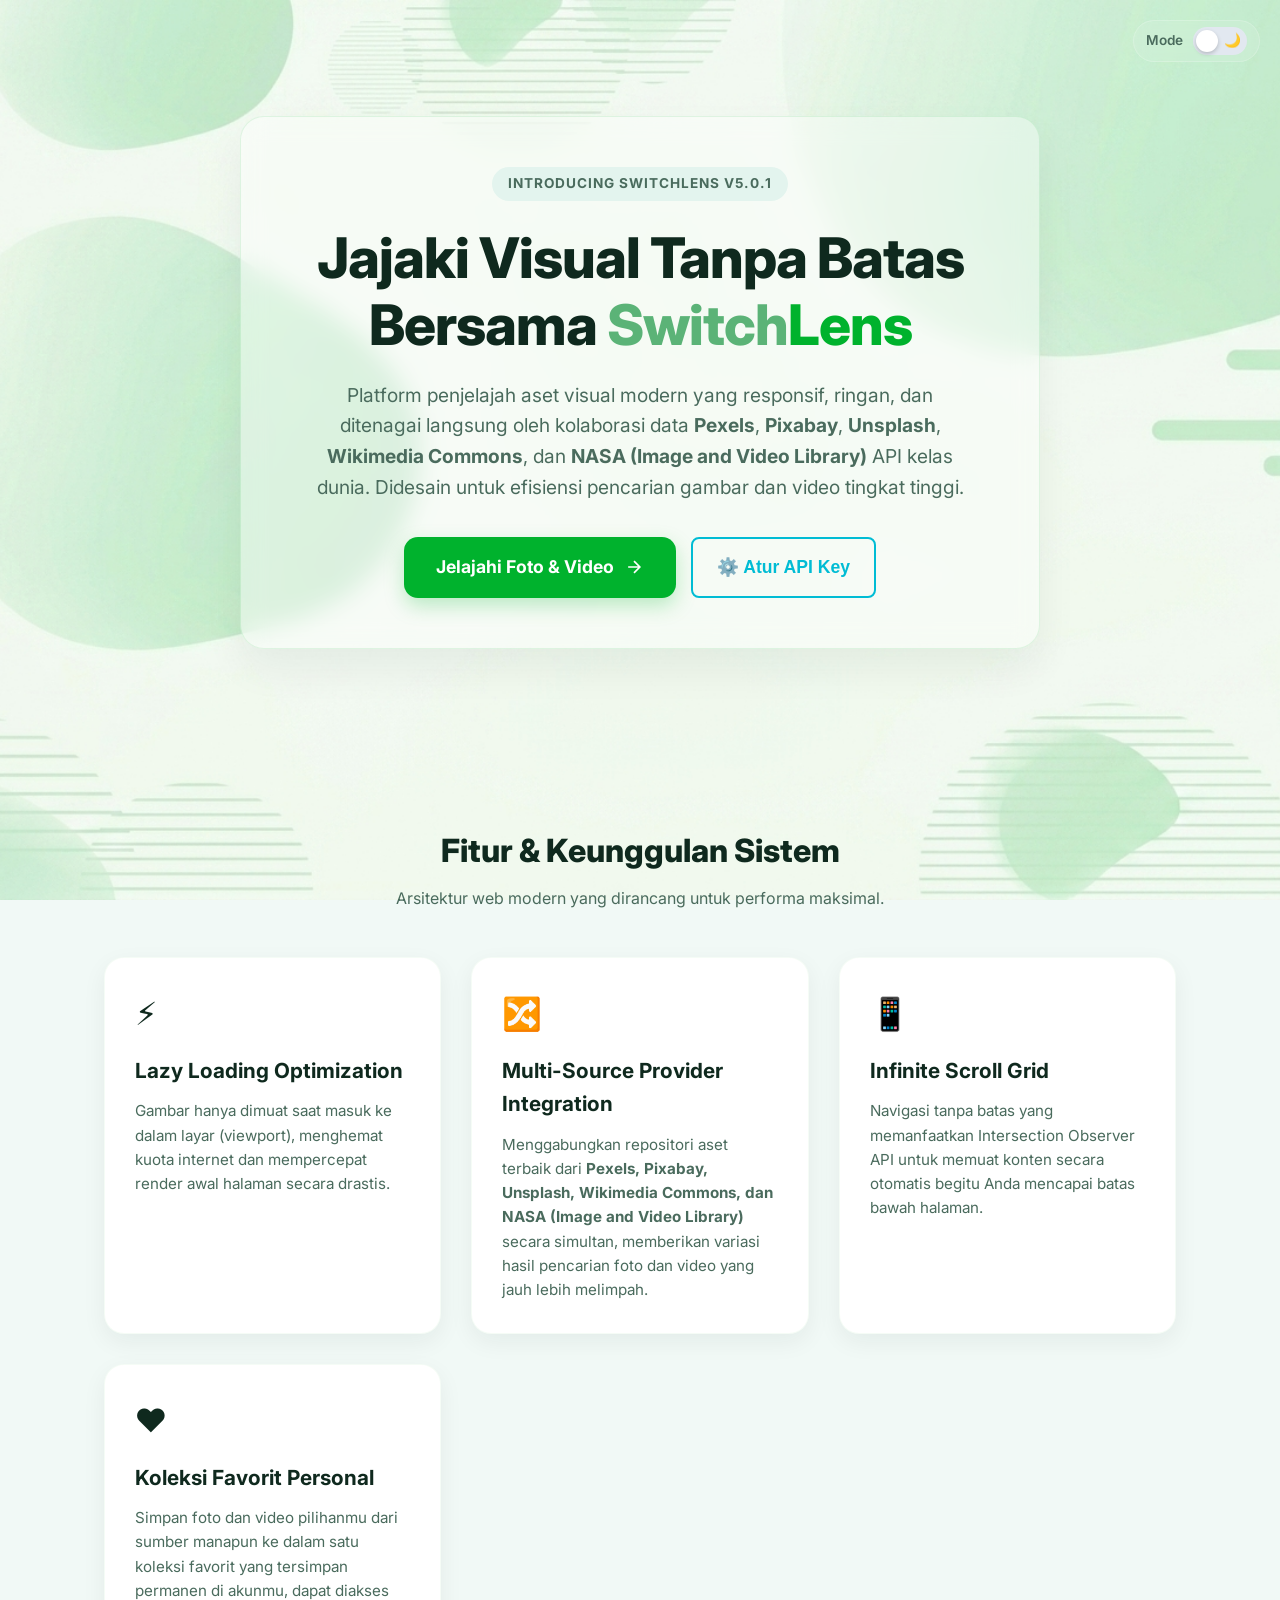
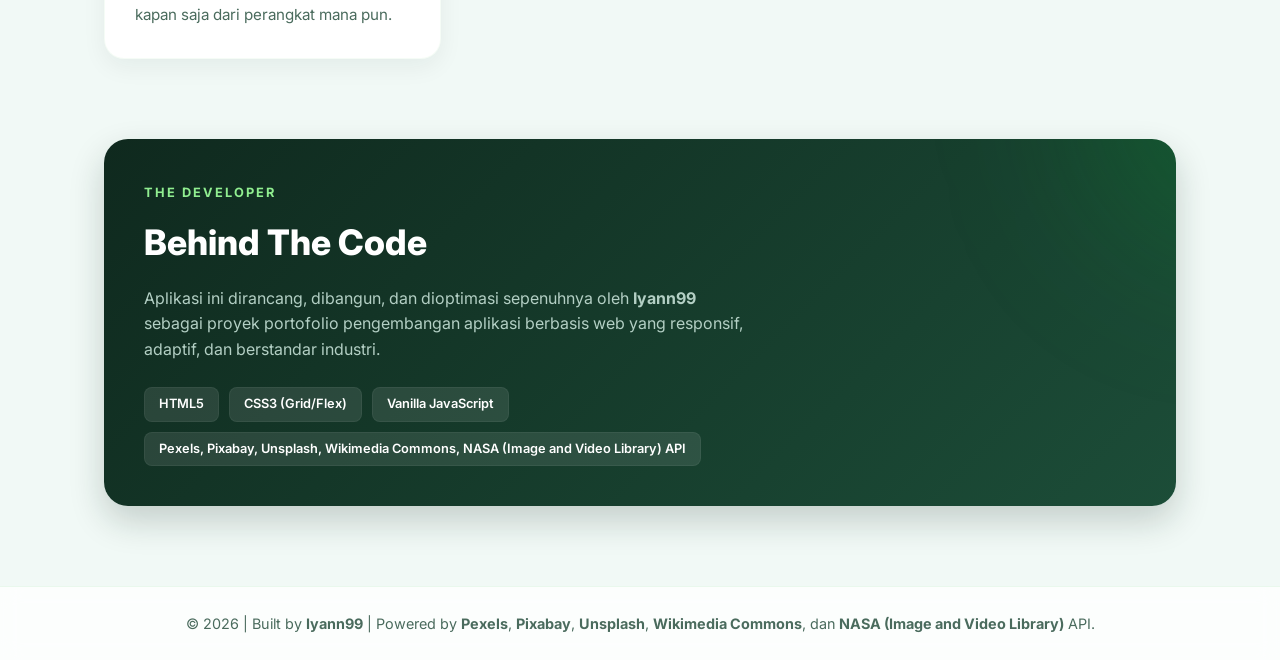
==== index.html @ 32bdf7e0 "v5.0.1 Release🚀" ====
<!DOCTYPE html>
<html lang="id">
<head>
  <meta charset="UTF-8">
  <meta name="viewport" content="width=device-width, initial-scale=1.0">

  <title>SwitchLens | Search Free Photos & Videos Across Multiple Libraries</title>
  <meta name="description" content="Temukan, jelajahi, dan simpan foto serta video berkualitas tinggi secara gratis dari Pexels, Pixabay, Unsplash, Wikimedia Commons, dan NASA (Image and Video Library) dalam satu dashboard. Buat akun untuk menyimpan koleksi favorit pribadimu.">
  <meta name="keywords" content="SwitchLens, Pexels API, Pixabay API, Unsplash API, Wikimedia Commons, NASA, free stock photos, stock videos, koleksi favorit, Iyann99">
  <meta name="author" content="Iyann99">
  <meta name="robots" content="index, follow">
  <link rel="canonical" href="https://switchlens.vercel.app/">

  <meta property="og:type" content="website">
  <meta property="og:url" content="https://switchlens.vercel.app/">
  <meta property="og:title" content="SwitchLens - Jajaki Visual Tanpa Batas">
  <meta property="og:description" content="Platform modern penjelajah aset gambar dan video yang ditenagai oleh integrasi Pexels, Pixabay, Unsplash, Wikimedia Commons, dan NASA (Image and Video Library). Simpan koleksi favoritmu dalam satu akun.">
  <meta property="og:image" content="https://switchlens.vercel.app/assets/og-preview.png">
  <meta property="og:locale" content="id_ID">

  <meta property="twitter:card" content="summary_large_image">
  <meta property="twitter:url" content="https://switchlens.vercel.app/">
  <meta property="twitter:title" content="SwitchLens - Jajaki Visual Tanpa Batas">
  <meta property="twitter:description" content="Gabungan repositori aset visual terbaik dari Pexels, Pixabay, Unsplash, Wikimedia Commons, dan NASA (Image and Video Library) API dalam satu pencarian, lengkap dengan koleksi favorit pribadi.">
  <meta property="twitter:image" content="https://switchlens.vercel.app/assets/og-preview.png">

  <link rel="icon" type="image/png" href="/icons/favicon-96x96.png" sizes="96x96" />
  <link rel="icon" type="image/svg+xml" href="/icons/favicon.svg" />
  <link rel="shortcut icon" href="/icons/favicon.ico" />
  <link rel="apple-touch-icon" sizes="180x180" href="/icons/apple-touch-icon.png" />
  <meta name="apple-mobile-web-app-title" content="SwitchLens" />
  <link rel="manifest" href="/icons/site.webmanifest" />
  <link rel="preconnect" href="https://fonts.googleapis.com">
  <link rel="preconnect" href="https://fonts.gstatic.com" crossorigin>
  <link href="https://fonts.googleapis.com/css2?family=Inter:wght@400;600;700;800&display=swap" rel="stylesheet">
  
  <meta name="google-site-verification" content="WxDj8l9F1ZDV_EmsvDcZfuHmyfCdKsSxDBabFustOgk" />
  
  <link rel="stylesheet" href="css/landing.css">
</head>

<body data-theme="light">
  <div class="theme-switch-container">
    <span class="theme-label-text">Mode</span>
    <label class="theme-switch">
      <input id="themeToggle" type="checkbox">
      <span class="theme-slider">
        <span class="theme-icon sun-icon">☀️</span>
        <span class="theme-icon moon-icon">🌙</span>
      </span>
    </label>
  </div>
  <header class="hero-section">
    <div class="hero-container">
      <div class="brand-badge">Introducing SwitchLens v5.0.1</div>
      <h1 class="hero-title">
        Jajaki Visual Tanpa Batas Bersama <span class="highlight">Switch<span class="lens">Lens</span></span>
      </h1>
      <p class="hero-subtitle">
        Platform penjelajah aset visual modern yang responsif, ringan, dan ditenagai langsung oleh kolaborasi data <a href="https://pexels.com"><b>Pexels</b></a>, <a href="https://pixabay.com"><b>Pixabay</b></a>, <a href="https://unsplash.com"><b>Unsplash</b></a>, <a href="https://commons.wikimedia.org/wiki/Main_Page"><b>Wikimedia Commons</b></a>, dan <a href="https://www.nasa.gov"><b>NASA (Image and Video Library)</b></a> API kelas dunia. Didesain untuk efisiensi pencarian gambar dan video tingkat tinggi.
      </p>
      
      <div class="cta-group" style="display: flex; gap: 15px; justify-content: center; flex-wrap: wrap;">
        <a href="home.html" class="btn btn-primary">
          Jelajahi Foto & Video
          <svg width="20" height="20" viewBox="0 0 24 24" fill="none" stroke="currentColor" stroke-width="2"><path d="M5 12h14M12 5l7 7-7 7"/></svg>
        </a>
        <button id="openTokenModalBtn" class="btn" style="background: transparent; border: 2px solid #00bcd4; color: #00bcd4; cursor: pointer; border-radius: 8px; font-weight: 600; padding: 12px 24px; display: flex; align-items: center; gap: 8px;">
          ⚙️ Atur API Key
        </button>
      </div>
    </div>
  </header>

  <section class="features-section">
    <div class="section-title-wrapper">
      <h2>Fitur & Keunggulan Sistem</h2>
      <p class="desk">Arsitektur web modern yang dirancang untuk performa maksimal.</p>
    </div>
    
    <div class="features-grid">
      <div class="feature-card">
        <div class="icon-box">⚡</div>
        <h3>Lazy Loading Optimization</h3>
        <p>Gambar hanya dimuat saat masuk ke dalam layar (viewport), menghemat kuota internet dan mempercepat render awal halaman secara drastis.</p>
      </div>

      <div class="feature-card">
        <div class="icon-box">🔀</div>
        <h3>Multi-Source Provider Integration</h3>
        <p>Menggabungkan repositori aset terbaik dari <b>Pexels, Pixabay, Unsplash, Wikimedia Commons, dan NASA (Image and Video Library)</b> secara simultan, memberikan variasi hasil pencarian foto dan video yang jauh lebih melimpah.</p>
      </div>

      <div class="feature-card">
        <div class="icon-box">📱</div>
        <h3>Infinite Scroll Grid</h3>
        <p>Navigasi tanpa batas yang memanfaatkan Intersection Observer API untuk memuat konten secara otomatis begitu Anda mencapai batas bawah halaman.</p>
      </div>

      <div class="feature-card">
        <div class="icon-box">❤️</div>
        <h3>Koleksi Favorit Personal</h3>
        <p>Simpan foto dan video pilihanmu dari sumber manapun ke dalam satu koleksi favorit yang tersimpan permanen di akunmu, dapat diakses kapan saja dari perangkat mana pun.</p>
      </div>
    </div>
  </section>

  <section class="creator-section">
    <div class="creator-card">
      <div class="creator-info">
        <span class="badge">The Developer</span>
        <h2 class="behindTheCode">Behind The Code</h2>
        <p>
          Aplikasi ini dirancang, dibangun, dan dioptimasi sepenuhnya oleh <a href="https://github.com/iyann99"><strong>Iyann99</strong></a> sebagai proyek portofolio pengembangan aplikasi berbasis web yang responsif, adaptif, dan berstandar industri.
        </p>
        <div class="tech-stack">
          <span>HTML5</span>
          <span>CSS3 (Grid/Flex)</span>
          <span>Vanilla JavaScript</span>
          <span>Pexels, Pixabay, Unsplash, Wikimedia Commons, NASA (Image and Video Library) API</span>
        </div>
      </div>
    </div>
  </section>

  <div class="token-modal" id="landingTokenModal">
      <div class="modal-box">
          <h2>API Setup</h2>
          <p style="font-size: 0.9rem; color: #aaa; margin-bottom: 15px;">
              Masukkan minimal salah satu token untuk menikmati fitur. Kamu bisa menambahkan atau memperbarui token kapan saja.
          </p>
          
          <label style="display:block; text-align:left; margin-bottom:5px; font-weight:bold; font-size:0.85rem;">Pexels API Key:</label>
          <input id="tokenInputPexels" type="text" placeholder="Kosongkan jika tidak ada">
          
          <label style="display:block; text-align:left; margin-bottom:5px; font-weight:bold; font-size:0.85rem;">Pixabay API Key:</label>
          <input id="tokenInputPixabay" type="text" placeholder="Kosongkan jika tidak ada">
          
          <div style="display: flex; gap: 12px; justify-content: space-between; margin-top: 24px; align-items: center; flex-wrap: wrap;">
            
          <a href="guide.html" class="link-guide">Belum ada API Key?</a>
          <div class="modal-btn-group" style="display: flex; gap: 10px;">
            <button id="closeModalBtn" class="btn-modal btn-modal-secondary">Batal</button>
            <button id="saveToken" class="btn-modal btn-modal-primary">Simpan</button>
          </div>
        </div>
      </div>
  </div>
  
  <div class="token-modal" id="messageModal">
      <div class="modal-box" style="text-align: center; max-width: 380px; padding: 30px 25px;">
          <h2 id="messageTitle" style="color: var(--text-primary); margin-bottom: 12px; font-size: 1.4rem;">Pemberitahuan</h2>
          <p id="messageBody" style="font-size: 0.95rem; color: var(--text-secondary); margin-bottom: 25px; line-height: 1.6;">Pesan di sini</p>
          <button id="closeMessageBtn">Tutup</button>
      </div>
  </div>

  <footer>
    <p>&copy; 2026 | Built by <a href="https://github.com/iyann99"><b>Iyann99</b></a> | Powered by <a href="https://pexels.com"><b>Pexels</b></a>, <a href="https://pixabay.com"><b>Pixabay</b></a>, <a href="https://unsplash.com"><b>Unsplash</b></a>, <a href="https://commons.wikimedia.org/wiki/Main_Page"><b>Wikimedia Commons</b></a>, dan <a href="https://www.nasa.gov"><b>NASA (Image and Video Library)</b></a> API.</p>
  </footer>

  <script src="js/landing.js" defer></script>
  <script src="js/register-sw.js" defer></script>
</body>
</html>
---- css/landing.css ----
:root {
  --main: #f1f9f6;
  --card: #ffffff;
  --text-primary: #0f291e;
  --text-secondary: #4a6b5d;
  --shadow: rgba(15, 41, 30, 0.06);
  --lens-color: #00b22d;
  --lens-light: #90ee90;
}

body[data-theme="dark"] {
  --main: #0b1410;
  --card: #14221b;
  --text-primary: #f1f9f6;
  --text-secondary: #9cbdae;
  --shadow: rgba(0, 0, 0, 0.3);
}

* {
  margin: 0;
  padding: 0;
  box-sizing: border-box;
  touch-action: manipulation;
  -webkit-tap-highlight-color: transparent;
}

body {
  background-color: var(--main);
  background-image: url('/assets/bg/bg1.png');
  background-position: center;
  background-repeat: no-repeat;
  background-attachment: fixed;
  background-size: cover;
  font-family: 'Inter', system-ui, -apple-system, sans-serif;
  color: var(--text-primary);
  line-height: 1.6;
  transition: background-image .5s ease, background-color .5s ease, color .3s ease;
}

body[data-theme="light"] {
  background-image: url("/assets/bg/bg1.png");
  background-size: cover;
  background-position: center;
}

body[data-theme="dark"] {
  background-image: url("/assets/bg/bg2.png");
  background-size: cover;
  background-position: center;
}

.hero-section {
  min-height: 85vh;
  display: flex;
  align-items: center;
  justify-content: center;
  text-align: center;
  padding: 40px 5%;
}

.hero-container {
  max-width: 800px;
  background: rgba(255, 255, 255, 0.4);
  backdrop-filter: blur(12px);
  padding: 50px 30px;
  border-radius: 24px;
  border: 1px solid rgba(0, 178, 45, 0.1);
  box-shadow: 0 20px 40px var(--shadow);
}

body[data-theme="dark"] .hero-container {
  background: rgba(20, 34, 27, 0.6);
  border: 1px solid rgba(0, 178, 45, 0.2);
}

.brand-badge {
  display: inline-block;
  background-color: #e3f4ee;
  color: #4a6b5d;
  padding: 6px 16px;
  border-radius: 30px;
  font-size: 0.85rem;
  font-weight: 700;
  text-transform: uppercase;
  letter-spacing: 1px;
  margin-bottom: 24px;
}

body[data-theme="dark"] .brand-badge {
  background-color: #1a3a2b;
  color: var(--lens-light);
}

.hero-title {
  font-size: clamp(2.2rem, 5vw, 3.5rem);
  font-weight: 800;
  line-height: 1.2;
  margin-bottom: 20px;
  letter-spacing: -1px;
}

.hero-title .highlight {
  color: #5bb377;
}

.hero-title .lens {
  color: var(--lens-color);
}

.hero-subtitle {
  font-size: clamp(1rem, 2vw, 1.2rem);
  color: var(--text-secondary);
  margin-bottom: 35px;
  max-width: 650px;
  margin-left: auto;
  margin-right: auto;
}

.hero-subtitle a {
  color: var(--text-secondary);
  text-decoration: none;
}

.cta-group {
  display: flex;
  justify-content: center;
}

.btn {
  display: inline-flex;
  align-items: center;
  gap: 10px;
  padding: 16px 32px;
  border-radius: 14px;
  font-size: 1.1rem;
  font-weight: 700;
  text-decoration: none;
  transition: all 0.3s ease;
  cursor: pointer;
}

.btn-primary {
  background-color: var(--lens-color);
  color: white;
  box-shadow: 0 8px 20px rgba(0, 178, 45, 0.25);
}

.btn-primary:hover {
  transform: translateY(-3px);
  box-shadow: 0 12px 24px rgba(0, 178, 45, 0.35);
  background-color: #009926;
}

.features-section {
  max-width: 1200px;
  margin: 60px auto;
  padding: 0 5%;
}

.section-title-wrapper {
  text-align: center;
  margin-bottom: 45px;
}

.section-title-wrapper h2 {
  font-size: 2rem;
  font-weight: 800;
  margin-bottom: 10px;
}

.section-title-wrapper p {
  color: var(--text-secondary);
}

.features-grid {
  display: grid;
  grid-template-columns: repeat(auto-fit, minmax(300px, 1fr));
  gap: 30px;
}

.feature-card {
  background: var(--card);
  padding: 30px;
  border-radius: 20px;
  box-shadow: 0 8px 24px var(--shadow);
  border: 1px solid rgba(0, 178, 45, 0.04);
  transition: background-color .3s ease;
}

.icon-box {
  font-size: 2rem;
  margin-bottom: 15px;
}

.feature-card h3 {
  font-size: 1.3rem;
  font-weight: 700;
  margin-bottom: 12px;
}

.feature-card p {
  color: var(--text-secondary);
  font-size: 0.95rem;
}

.creator-section {
  max-width: 1200px;
  margin: 80px auto;
  padding: 0 5%;
}

.creator-card {
  background: linear-gradient(135deg, #0f291e 0%, #1c4d38 100%);
  color: #ffffff;
  padding: 40px;
  border-radius: 24px;
  box-shadow: 0 15px 35px rgba(15, 41, 30, 0.2);
  display: flex;
  align-items: center;
  position: relative;
  overflow: hidden;
}

.creator-card::before {
  content: '';
  position: absolute;
  top: -50%;
  right: -20%;
  width: 300px;
  height: 300px;
  background: rgba(0, 178, 45, 0.2);
  filter: blur(80px);
  border-radius: 50%;
}

.creator-info {
  max-width: 600px;
  position: relative;
  z-index: 2;
}

.creator-info .badge {
  color: var(--lens-light);
  font-size: 0.8rem;
  font-weight: 700;
  text-transform: uppercase;
  letter-spacing: 2px;
}

.creator-info h2,
.behindTheCode {
  font-size: 2.2rem;
  font-weight: 800;
  margin: 10px 0 15px 0;
  color: #ffffff !important;
}

.creator-info p {
  color: #b3cfc4;
  margin-bottom: 25px;
}

.creator-info a {
  color: #b3cfc4;
  text-decoration: none;
}

.tech-stack {
  display: flex;
  gap: 10px;
  flex-wrap: wrap;
}

.tech-stack span {
  background: rgba(255, 255, 255, 0.1);
  padding: 6px 14px;
  border-radius: 8px;
  font-size: 0.8rem;
  font-weight: 600;
  border: 1px solid rgba(255, 255, 255, 0.05);
  color: #ffffff;
}

footer {
  background-color: rgba(255, 255, 255, 0.8);
  backdrop-filter: blur(10px);
  padding: 25px 5%;
  border-top: 1px solid rgba(0, 178, 45, 0.08);
  color: var(--text-secondary);
  display: flex;
  justify-content: center;
  align-items: center;
  text-align: center;
  font-size: 0.9rem;
  transition: background-color .3s ease;
}

footer a {
  text-decoration: none;
  color: var(--text-secondary);
}

body[data-theme="dark"] footer {
  background-color: rgba(20, 34, 27, 0.8);
  border-top: 1px solid rgba(0, 178, 45, 0.15);
}

@media (max-width: 600px) {
  .hero-title {
    font-size: 2rem;
  }

  .cta-group {
    flex-direction: column;
    gap: 10px;
  }

  .btn {
    width: 100%;
    justify-content: center;
  }

  footer {
    padding: 20px 5%;
    font-size: 0.8rem;
  }
  
  footer p {
    line-height: 1.8;
  }
}

.token-modal {
  position: fixed;
  top: 0;
  left: 0;
  width: 100%;
  height: 100%;
  background: rgba(0, 0, 0, 0.75);
  display: none;
  align-items: center;
  justify-content: center;
  z-index: 9999;
}

.modal-box {
  background: var(--card);
  color: var(--text-primary);
  padding: 25px;
  border-radius: 12px;
  max-width: 400px;
  width: 90%;
  box-shadow: 0 10px 25px var(--shadow);
  text-align: center;
  border: 1px solid rgba(0, 178, 45, 0.1);
}

body[data-theme="dark"] #messageModal .modal-box {
  background: #14221b;
  border: 1px solid rgba(0, 178, 45, 0.2);
}

.modal-box input {
  width: 100%;
  padding: 10px;
  margin: 10px 0;
  border-radius: 6px;
  border: 1px solid rgba(0, 178, 45, 0.2);
  background: var(--main);
  color: var(--text-primary);
  box-sizing: border-box;
}


.modal-box button {
  padding: 10px 20px;
  border: none;
  border-radius: 6px;
  cursor: pointer;
  font-weight: bold;
}

#saveToken {
  background: #00bcd4;
  color: #fff;
}

#closeModalBtn {
  background: #444;
  color: #aaa;
  margin-right: 10px;
}

#closeMessageBtn {
  background: var(--lens-color);
  color: #fff;
  padding: 10px 24px;
}

.register {
  font-size: 12px;
  color: var(--lens-color);
  text-decoration: none;
}

.fx-text-shimmer {
  margin: 0;
  font-size: 36px;
  font-weight: 800;
  letter-spacing: -0.5px;
  background: linear-gradient(90deg, #475569 0%, #475569 40%, #fff 50%, #475569 60%, #475569 100%);
  background-size: 200% 100%;
  -webkit-background-clip: text;
  background-clip: text;
  color: transparent;
  animation: fx-shimmer-text 2.2s linear infinite;
}

@keyframes fx-shimmer-text {
  to { background-position: -200% 50%; }
}

.fx-misc-switch {
  display: inline-flex;
  cursor: pointer;
}

.fx-misc-switch input {
  display: none;
}

.fx-misc-switch-track {
  width: 68px;
  height: 32px;
  border-radius: 999px;
  background: linear-gradient(180deg, #38bdf8 0%, #0ea5e9 100%);
  position: relative;
  transition: background 0.5s ease;
  box-shadow: inset 0 2px 6px rgba(0,0,0,0.15);
}

.fx-misc-switch-thumb {
  position: absolute;
  top: 3px;
  left: 3px;
  width: 26px;
  height: 26px;
  border-radius: 50%;
  background: radial-gradient(circle at 30% 30%, #fef3c7, #fbbf24);
  box-shadow: 0 0 12px rgba(251,191,36,0.8);
  transition: transform 0.5s cubic-bezier(0.34, 1.56, 0.64, 1), background 0.5s ease, box-shadow 0.5s ease;
}

.fx-misc-switch input:checked + .fx-misc-switch-track {
  background: linear-gradient(180deg, #1e1b4b 0%, #0f172a 100%);
}

.fx-misc-switch input:checked + .fx-misc-switch-track .fx-misc-switch-thumb {
  transform: translateX(36px);
  background: radial-gradient(circle at 70% 30%, #e5e7eb, #94a3b8);
  box-shadow: inset -5px -3px 0 0 #475569, 0 0 12px rgba(203,213,225,0.4);
}

.fx-misc-switch {
  flex-shrink: 0;
}

.fx-misc-switch-track {
  backdrop-filter: blur(10px);
}

.theme-switch-container {
  position: absolute;
  top: 20px;
  right: 20px;
  display: flex;
  align-items: center;
  gap: 10px;
  z-index: 100;
  background: rgba(255, 255, 255, 0.1);
  padding: 6px 12px;
  border-radius: 30px;
  backdrop-filter: blur(8px);
  border: 1px solid rgba(255, 255, 255, 0.2);
}

[data-theme="dark"] .theme-switch-container {
  background: rgba(0, 0, 0, 0.3);
  border: 1px solid rgba(255, 255, 255, 0.1);
}

.theme-label-text {
  font-size: 0.85rem;
  font-weight: 600;
  color: var(--text-secondary);
}

.theme-switch {
  position: relative;
  display: inline-block;
  width: 54px;
  height: 28px;
}

.theme-switch input {
  opacity: 0;
  width: 0;
  height: 0;
}

.theme-slider {
  position: absolute;
  cursor: pointer;
  top: 0; left: 0; right: 0; bottom: 0;
  background-color: #e2e8f0;
  transition: .4s;
  border-radius: 34px;
  display: flex;
  align-items: center;
  justify-content: space-between;
  padding: 0 6px;
}

.theme-slider:before {
  position: absolute;
  content: "";
  height: 22px;
  width: 22px;
  left: 3px;
  bottom: 3px;
  background-color: white;
  transition: .4s;
  border-radius: 50%;
  box-shadow: 0 2px 4px rgba(0,0,0,0.2);
  z-index: 2;
}

input:checked + .theme-slider {
  background-color: #00bcd4;
}

input:checked + .theme-slider:before {
  transform: translateX(26px);
}

.theme-icon {
  font-size: 0.85rem;
  user-select: none;
  z-index: 1;
}

.link-guide {
  font-size: 0.85rem;
  color: #00bcd4;
  text-decoration: none;
  font-weight: 600;
  transition: opacity 0.2s;
}

.link-guide:hover {
  text-decoration: underline;
  opacity: 0.8;
}

.btn-modal {
  padding: 10px 20px;
  font-size: 0.9rem;
  font-weight: 600;
  border-radius: 6px;
  cursor: pointer;
  border: none;
  transition: all 0.2s ease;
}

.btn-modal-secondary {
  background-color: #f1f5f9;
  color: #475569;
}

.btn-modal-secondary:hover {
  background-color: #e2e8f0;
  color: #1e293b;
}

.btn-modal-primary {
  background-color: #00bcd4;
  color: #ffffff;
  box-shadow: 0 2px 4px rgba(0, 188, 212, 0.2);
}

.btn-modal-primary:hover {
  background-color: #00acc1;
  box-shadow: 0 4px 6px rgba(0, 188, 212, 0.3);
}

#closeMessageBtn {
  width: 100%;
  padding: 12px;
  background-color: #f1f5f9;
  border: none;
  border-radius: 6px;
  font-weight: 600;
  color: #475569;
  cursor: pointer;
  transition: background 0.2s;
}

#closeMessageBtn:hover {
  background-color: #e2e8f0;
}
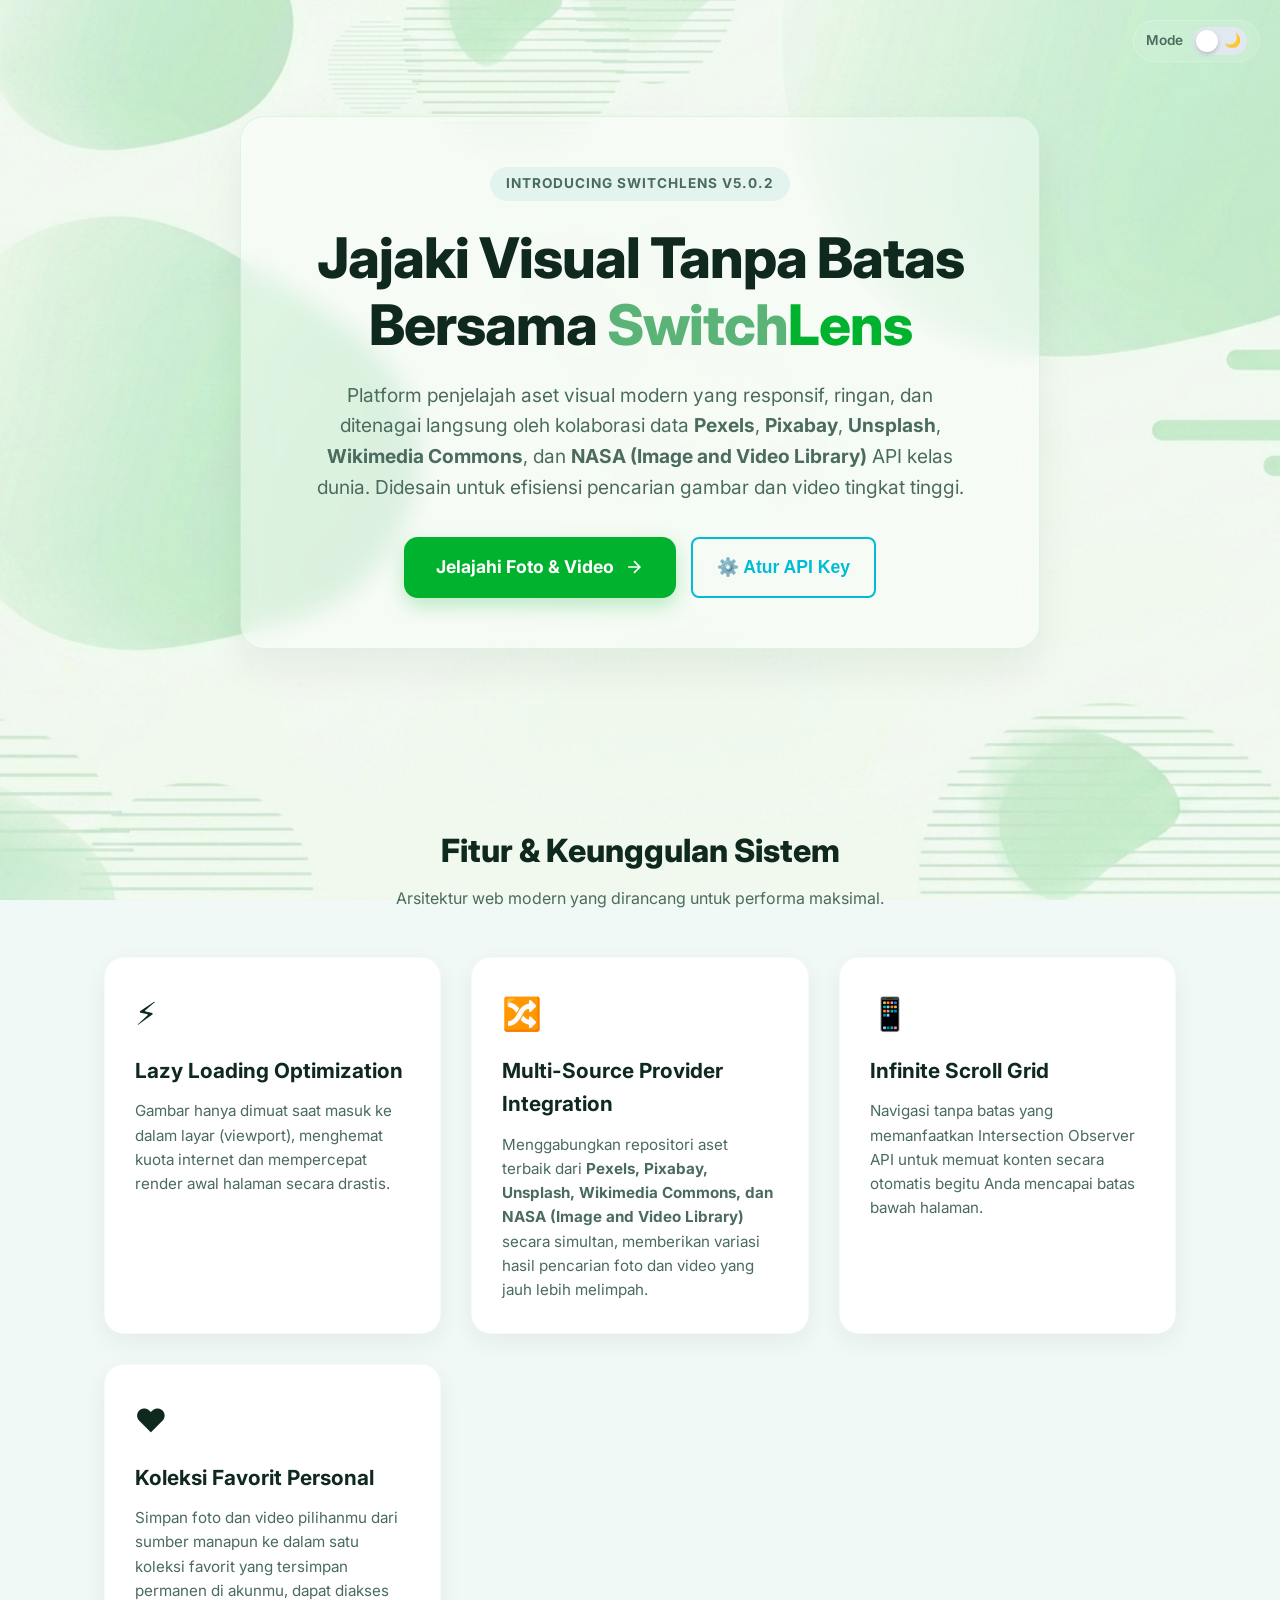
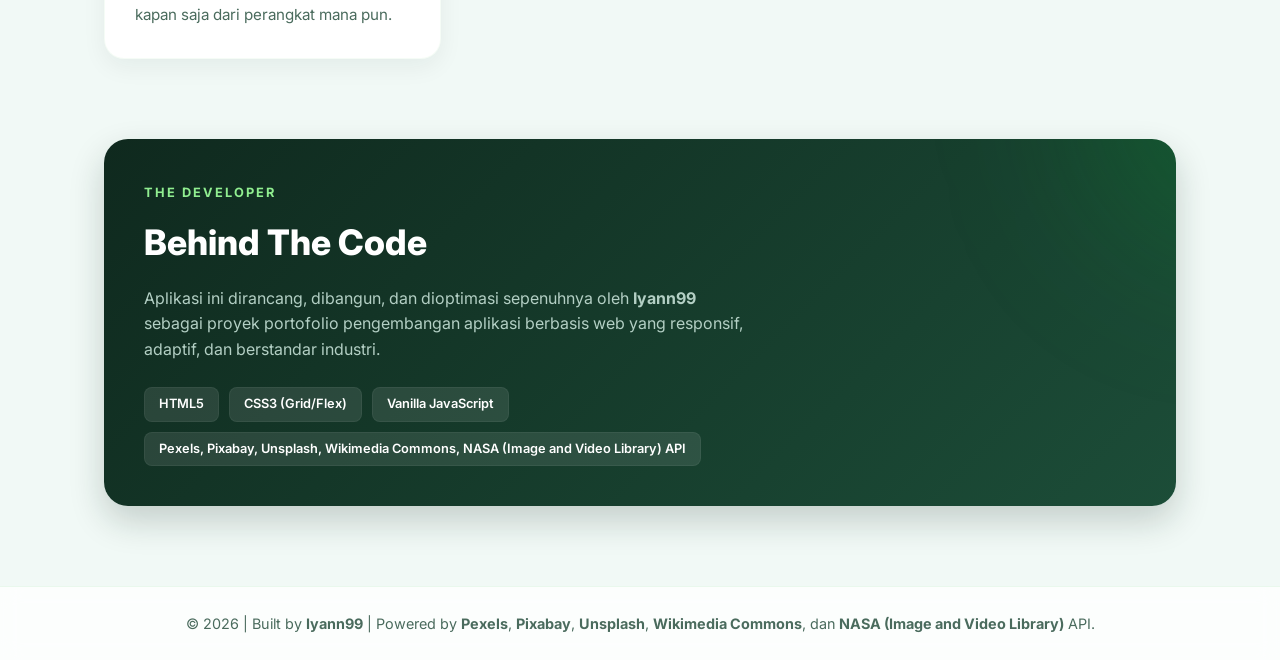
==== commit 01cfd1db: "New Update 🚀" ====
--- a/index.html
+++ b/index.html
@@ -35,8 +35,21 @@
   <link href="https://fonts.googleapis.com/css2?family=Inter:wght@400;600;700;800&display=swap" rel="stylesheet">
   
   <meta name="google-site-verification" content="WxDj8l9F1ZDV_EmsvDcZfuHmyfCdKsSxDBabFustOgk" />
+  <meta name="google-site-verification" content="_AuWXx3rWN2Ut6qjThLxHGTjjyWtorV9GZPW_QxKOjI" /
+  <meta name="yandex-verification" content="6bb204dde2902ca7" />
   
   <link rel="stylesheet" href="css/landing.css">
+  <script type="application/ld+json">
+  {
+    "@context": "https://schema.org",
+    "@type": "Person",
+    "name": "Iyann99",
+    "url": "https://switchlens.vercel.app/",
+    "sameAs": [
+      "https://github.com/iyann99"
+    ]
+  }
+  </script>
 </head>
 
 <body data-theme="light">
@@ -52,7 +65,7 @@
   </div>
   <header class="hero-section">
     <div class="hero-container">
-      <div class="brand-badge">Introducing SwitchLens v5.0.1</div>
+      <div class="brand-badge">Introducing SwitchLens v5.0.2</div>
       <h1 class="hero-title">
         Jajaki Visual Tanpa Batas Bersama <span class="highlight">Switch<span class="lens">Lens</span></span>
       </h1>
